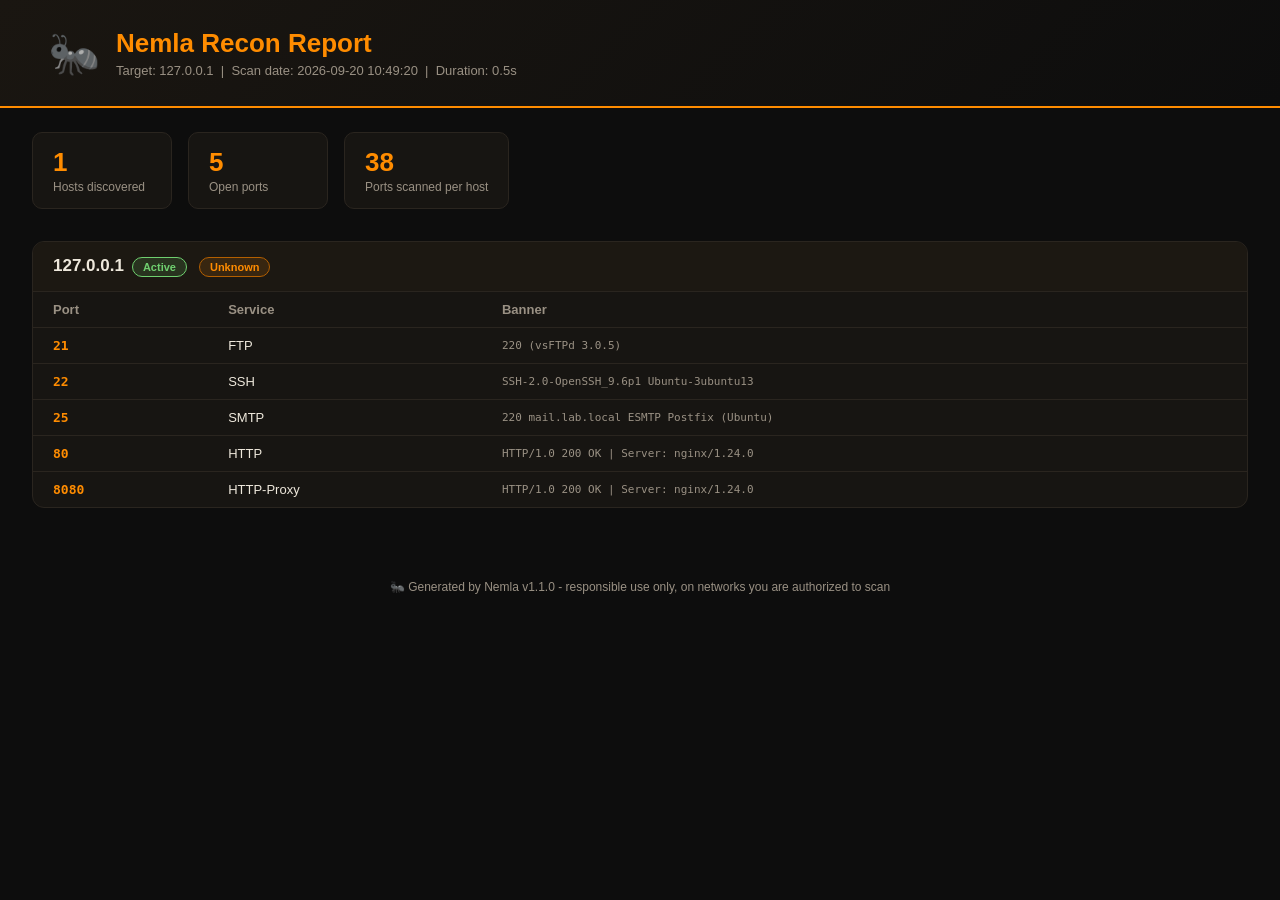
==== nemla_report_sample.html @ 9ab044ae "Add missing files" ====
<!DOCTYPE html>
<html lang="en" dir="ltr">
<head>
<meta charset="UTF-8">
<meta name="viewport" content="width=device-width, initial-scale=1">
<title>Nemla Recon Report - 127.0.0.1</title>
<style>
:root {
  --bg: #0d0d0d; --panel: #171512; --ant-orange: #ff8c00;
  --ant-orange-dim: #b35f00; --text: #eee8dc; --text-dim: #9a9184;
  --border: #2a251f; --up: #6fcf6f;
}
* { box-sizing: border-box; }
body { background: var(--bg); color: var(--text); margin: 0; padding: 0 0 60px;
  font-family: 'Segoe UI', Tahoma, Arial, sans-serif; }
header { background: linear-gradient(135deg, #1a1611, #0d0d0d);
  border-bottom: 2px solid var(--ant-orange); padding: 28px 32px;
  display: flex; align-items: center; }
header .icon { font-size: 42px; margin: 0 16px; }
header h1 { margin: 0; color: var(--ant-orange); font-size: 26px; }
header p { margin: 4px 0 0; color: var(--text-dim); font-size: 13px; }
.summary { display: flex; flex-wrap: wrap; padding: 16px 24px 0; }
.stat { background: var(--panel); border: 1px solid var(--border);
  border-radius: 10px; padding: 14px 20px; min-width: 140px; margin: 8px; }
.stat .num { font-size: 26px; font-weight: 700; color: var(--ant-orange); }
.stat .label { font-size: 12px; color: var(--text-dim); margin-top: 2px; }
.container { padding: 24px 32px; }
.host-card { background: var(--panel); border: 1px solid var(--border);
  border-radius: 12px; margin-bottom: 18px; overflow: hidden; }
.host-header { display: flex; justify-content: space-between; align-items: center;
  padding: 14px 20px; background: #1c1812; border-bottom: 1px solid var(--border);
  flex-wrap: wrap; }
.host-ip { font-size: 17px; font-weight: 700; direction: ltr; unicode-bidi: isolate; }
.badge { display: inline-block; padding: 3px 10px; border-radius: 20px;
  font-size: 11px; font-weight: 600; margin: 0 4px 0 8px; }
.badge.up { background: rgba(111,207,111,.15); color: var(--up); border: 1px solid var(--up); }
.badge.os { background: rgba(255,140,0,.12); color: var(--ant-orange);
  border: 1px solid var(--ant-orange-dim); }
.host-meta { font-size: 12px; color: var(--text-dim); }
.table-wrap { overflow-x: auto; }
table { width: 100%; border-collapse: collapse; }
th, td { text-align: start; padding: 10px 20px; font-size: 13px; }
th { color: var(--text-dim); font-weight: 600; border-bottom: 1px solid var(--border); }
td { border-bottom: 1px solid var(--border); }
tr:last-child td { border-bottom: none; }
.port { color: var(--ant-orange); font-weight: 700; font-family: monospace; }
.banner { color: var(--text-dim); font-family: monospace; font-size: 11px;
  word-break: break-all; direction: ltr; unicode-bidi: isolate; text-align: left; }
.empty { padding: 16px 20px; color: var(--text-dim); font-size: 13px; }
footer { text-align: center; color: var(--text-dim); font-size: 12px; padding: 30px; }
</style>
</head>
<body>
<header>
  <div class="icon">&#128028;</div>
  <div>
    <h1>Nemla Recon Report</h1>
    <p>Target: <bdi>127.0.0.1</bdi> &nbsp;|&nbsp; Scan date: <bdi>2026-09-20 10:49:20</bdi> &nbsp;|&nbsp; Duration: <bdi>0.5s</bdi></p>
  </div>
</header>
<div class="summary">
  <div class="stat"><div class="num">1</div><div class="label">Hosts discovered</div></div>
  <div class="stat"><div class="num">5</div><div class="label">Open ports</div></div>
  <div class="stat"><div class="num">38</div><div class="label">Ports scanned per host</div></div>
</div>
<div class="container">
<div class="host-card"><div class="host-header"><div><span class="host-ip">127.0.0.1</span><span class="badge up">Active</span><span class="badge os">Unknown</span></div><div class="host-meta"></div></div><div class="table-wrap"><table><tr><th>Port</th><th>Service</th><th>Banner</th></tr><tr><td class="port">21</td><td>FTP</td><td class="banner">220 (vsFTPd 3.0.5)</td></tr>
<tr><td class="port">22</td><td>SSH</td><td class="banner">SSH-2.0-OpenSSH_9.6p1 Ubuntu-3ubuntu13</td></tr>
<tr><td class="port">25</td><td>SMTP</td><td class="banner">220 mail.lab.local ESMTP Postfix (Ubuntu)</td></tr>
<tr><td class="port">80</td><td>HTTP</td><td class="banner">HTTP/1.0 200 OK | Server: nginx/1.24.0</td></tr>
<tr><td class="port">8080</td><td>HTTP-Proxy</td><td class="banner">HTTP/1.0 200 OK | Server: nginx/1.24.0</td></tr></table></div></div>
</div>
<footer>&#128028; Generated by Nemla v1.1.0 - responsible use only, on networks you are authorized to scan</footer>
</body>
</html>
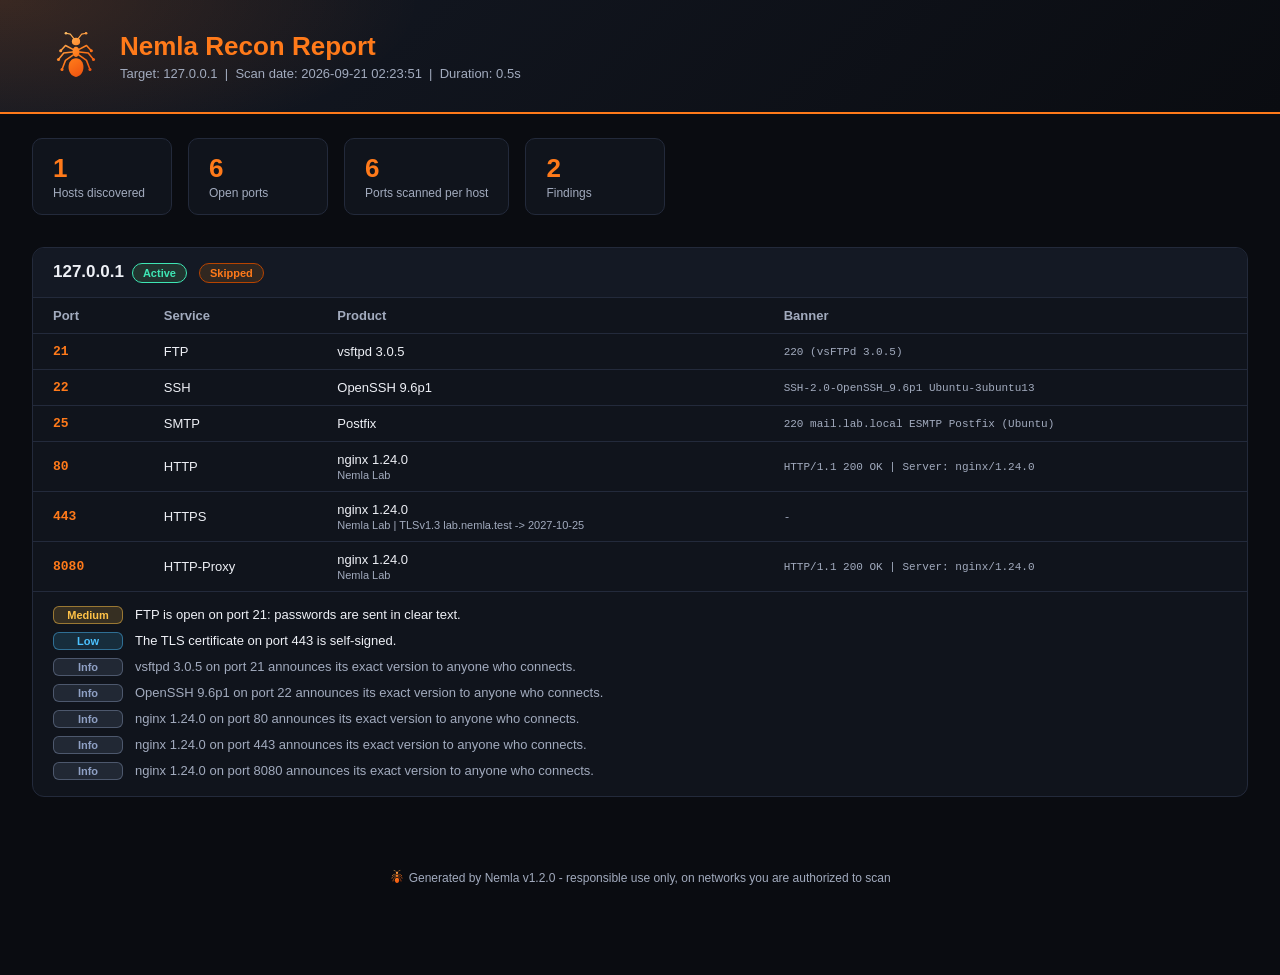
==== commit 1cd46bda: "Release 1.2.0: new screenshots and a real sample report Bumps the version to 1.2.0. The sample repor" ====
--- a/nemla_report_sample.html
+++ b/nemla_report_sample.html
@@ -6,17 +6,19 @@
 <title>Nemla Recon Report - 127.0.0.1</title>
 <style>
 :root {
-  --bg: #0d0d0d; --panel: #171512; --ant-orange: #ff8c00;
-  --ant-orange-dim: #b35f00; --text: #eee8dc; --text-dim: #9a9184;
-  --border: #2a251f; --up: #6fcf6f;
+  --bg: #0a0c11; --panel: #10141c; --ant-orange: #ff7a1a;
+  --ant-orange-dim: #b84400; --text: #eef0f6; --text-dim: #a2abbe;
+  --border: #232a3b; --up: #3ee6b4;
 }
 * { box-sizing: border-box; }
 body { background: var(--bg); color: var(--text); margin: 0; padding: 0 0 60px;
   font-family: 'Segoe UI', Tahoma, Arial, sans-serif; }
-header { background: linear-gradient(135deg, #1a1611, #0d0d0d);
+header { background: radial-gradient(600px 220px at 0% 0%, rgba(255,122,26,.16), transparent 70%), linear-gradient(135deg, #141924, #0a0c11);
   border-bottom: 2px solid var(--ant-orange); padding: 28px 32px;
   display: flex; align-items: center; }
-header .icon { font-size: 42px; margin: 0 16px; }
+header .icon { width: 56px; height: 56px; margin: 0 16px; flex: none; }
+header .icon svg, footer svg { width: 100%; height: 100%; display: block; }
+footer svg { display: inline-block; width: 16px; height: 16px; vertical-align: -3px; }
 header h1 { margin: 0; color: var(--ant-orange); font-size: 26px; }
 header p { margin: 4px 0 0; color: var(--text-dim); font-size: 13px; }
 .summary { display: flex; flex-wrap: wrap; padding: 16px 24px 0; }
@@ -28,7 +30,7 @@
 .host-card { background: var(--panel); border: 1px solid var(--border);
   border-radius: 12px; margin-bottom: 18px; overflow: hidden; }
 .host-header { display: flex; justify-content: space-between; align-items: center;
-  padding: 14px 20px; background: #1c1812; border-bottom: 1px solid var(--border);
+  padding: 14px 20px; background: #141924; border-bottom: 1px solid var(--border);
   flex-wrap: wrap; }
 .host-ip { font-size: 17px; font-weight: 700; direction: ltr; unicode-bidi: isolate; }
 .badge { display: inline-block; padding: 3px 10px; border-radius: 20px;
@@ -47,29 +49,43 @@
 .banner { color: var(--text-dim); font-family: monospace; font-size: 11px;
   word-break: break-all; direction: ltr; unicode-bidi: isolate; text-align: left; }
 .empty { padding: 16px 20px; color: var(--text-dim); font-size: 13px; }
+.stat.warn .num { color: #ff5d8f; }
+.product small { display: block; color: var(--text-dim); font-size: 11px; margin-top: 2px; }
+.findings { list-style: none; margin: 0; padding: 14px 20px 16px; border-top: 1px solid var(--border);
+  display: grid; gap: 8px; }
+.findings li { display: flex; gap: 12px; align-items: baseline; font-size: 13px; }
+.sev { flex: none; min-width: 70px; text-align: center; padding: 2px 8px; border-radius: 6px;
+  font-size: 11px; font-weight: 700; }
+.sev-high .sev { background: rgba(255,93,143,.18); color: #ff5d8f; border: 1px solid rgba(255,93,143,.5); }
+.sev-medium .sev { background: rgba(255,194,71,.16); color: #ffc247; border: 1px solid rgba(255,194,71,.5); }
+.sev-low .sev { background: rgba(76,194,255,.14); color: #4cc2ff; border: 1px solid rgba(76,194,255,.45); }
+.sev-info .sev { background: rgba(143,160,196,.14); color: #8fa0c4; border: 1px solid rgba(143,160,196,.4); }
+.sev-info { color: var(--text-dim); }
 footer { text-align: center; color: var(--text-dim); font-size: 12px; padding: 30px; }
 </style>
 </head>
 <body>
 <header>
-  <div class="icon">&#128028;</div>
+  <div class="icon"><svg xmlns="http://www.w3.org/2000/svg" viewBox="0 0 256 256" role="img" aria-label="Nemla"><defs><linearGradient id="nm-embera" x1="60" y1="20" x2="200" y2="228" gradientUnits="userSpaceOnUse"><stop offset="0" stop-color="#FFC46B"/><stop offset=".5" stop-color="#FF7A1A"/><stop offset="1" stop-color="#E8460C"/></linearGradient></defs><g fill="url(#nm-embera)"><ellipse cx="128" cy="62" rx="19" ry="17"/><ellipse cx="128" cy="109" rx="16" ry="23"/><path d="M128 138c22 0 34 20 34 40 0 24-14 42-34 46-20-4-34-22-34-46 0-20 12-40 34-40z"/><circle cx="58" cy="104" r="7"/><circle cx="48" cy="144" r="7"/><circle cx="64" cy="190" r="7"/><circle cx="198" cy="104" r="7"/><circle cx="208" cy="144" r="7"/><circle cx="192" cy="190" r="7"/><circle cx="82" cy="24" r="6"/><circle cx="174" cy="24" r="6"/></g><g fill="none" stroke="url(#nm-embera)" stroke-width="7" stroke-linecap="round" stroke-linejoin="round"><path d="M114 98 80 80 58 104M112 110 72 114 48 144M114 124 80 148 64 190"/><path d="M142 98 176 80 198 104M144 110 184 114 208 144M142 124 176 148 192 190"/><path d="M119 50 102 28 82 24M137 50 154 28 174 24" stroke-width="5.5"/></g></svg></div>
   <div>
     <h1>Nemla Recon Report</h1>
-    <p>Target: <bdi>127.0.0.1</bdi> &nbsp;|&nbsp; Scan date: <bdi>2026-09-20 10:49:20</bdi> &nbsp;|&nbsp; Duration: <bdi>0.5s</bdi></p>
+    <p>Target: <bdi>127.0.0.1</bdi> &nbsp;|&nbsp; Scan date: <bdi>2026-09-21 02:23:51</bdi> &nbsp;|&nbsp; Duration: <bdi>0.5s</bdi></p>
   </div>
 </header>
 <div class="summary">
   <div class="stat"><div class="num">1</div><div class="label">Hosts discovered</div></div>
-  <div class="stat"><div class="num">5</div><div class="label">Open ports</div></div>
-  <div class="stat"><div class="num">38</div><div class="label">Ports scanned per host</div></div>
+  <div class="stat"><div class="num">6</div><div class="label">Open ports</div></div>
+  <div class="stat"><div class="num">6</div><div class="label">Ports scanned per host</div></div>
+  <div class="stat "><div class="num">2</div><div class="label">Findings</div></div>
 </div>
 <div class="container">
-<div class="host-card"><div class="host-header"><div><span class="host-ip">127.0.0.1</span><span class="badge up">Active</span><span class="badge os">Unknown</span></div><div class="host-meta"></div></div><div class="table-wrap"><table><tr><th>Port</th><th>Service</th><th>Banner</th></tr><tr><td class="port">21</td><td>FTP</td><td class="banner">220 (vsFTPd 3.0.5)</td></tr>
-<tr><td class="port">22</td><td>SSH</td><td class="banner">SSH-2.0-OpenSSH_9.6p1 Ubuntu-3ubuntu13</td></tr>
-<tr><td class="port">25</td><td>SMTP</td><td class="banner">220 mail.lab.local ESMTP Postfix (Ubuntu)</td></tr>
-<tr><td class="port">80</td><td>HTTP</td><td class="banner">HTTP/1.0 200 OK | Server: nginx/1.24.0</td></tr>
-<tr><td class="port">8080</td><td>HTTP-Proxy</td><td class="banner">HTTP/1.0 200 OK | Server: nginx/1.24.0</td></tr></table></div></div>
+<div class="host-card"><div class="host-header"><div><span class="host-ip">127.0.0.1</span><span class="badge up">Active</span><span class="badge os">Skipped</span></div><div class="host-meta"></div></div><div class="table-wrap"><table><tr><th>Port</th><th>Service</th><th>Product</th><th>Banner</th></tr><tr><td class="port">21</td><td>FTP</td><td class="product">vsftpd 3.0.5</td><td class="banner">220 (vsFTPd 3.0.5)</td></tr>
+<tr><td class="port">22</td><td>SSH</td><td class="product">OpenSSH 9.6p1</td><td class="banner">SSH-2.0-OpenSSH_9.6p1 Ubuntu-3ubuntu13</td></tr>
+<tr><td class="port">25</td><td>SMTP</td><td class="product">Postfix</td><td class="banner">220 mail.lab.local ESMTP Postfix (Ubuntu)</td></tr>
+<tr><td class="port">80</td><td>HTTP</td><td class="product">nginx 1.24.0<small>Nemla Lab</small></td><td class="banner">HTTP/1.1 200 OK | Server: nginx/1.24.0</td></tr>
+<tr><td class="port">443</td><td>HTTPS</td><td class="product">nginx 1.24.0<small>Nemla Lab | TLSv1.3 lab.nemla.test -&gt; 2027-10-25</small></td><td class="banner">-</td></tr>
+<tr><td class="port">8080</td><td>HTTP-Proxy</td><td class="product">nginx 1.24.0<small>Nemla Lab</small></td><td class="banner">HTTP/1.1 200 OK | Server: nginx/1.24.0</td></tr></table></div><ul class="findings"><li class="sev-medium"><span class="sev">Medium</span><span>FTP is open on port 21: passwords are sent in clear text.</span></li><li class="sev-low"><span class="sev">Low</span><span>The TLS certificate on port 443 is self-signed.</span></li><li class="sev-info"><span class="sev">Info</span><span>vsftpd 3.0.5 on port 21 announces its exact version to anyone who connects.</span></li><li class="sev-info"><span class="sev">Info</span><span>OpenSSH 9.6p1 on port 22 announces its exact version to anyone who connects.</span></li><li class="sev-info"><span class="sev">Info</span><span>nginx 1.24.0 on port 80 announces its exact version to anyone who connects.</span></li><li class="sev-info"><span class="sev">Info</span><span>nginx 1.24.0 on port 443 announces its exact version to anyone who connects.</span></li><li class="sev-info"><span class="sev">Info</span><span>nginx 1.24.0 on port 8080 announces its exact version to anyone who connects.</span></li></ul></div>
 </div>
-<footer>&#128028; Generated by Nemla v1.1.0 - responsible use only, on networks you are authorized to scan</footer>
+<footer><svg xmlns="http://www.w3.org/2000/svg" viewBox="0 0 256 256" role="img" aria-label="Nemla"><defs><linearGradient id="nm-emberb" x1="60" y1="20" x2="200" y2="228" gradientUnits="userSpaceOnUse"><stop offset="0" stop-color="#FFC46B"/><stop offset=".5" stop-color="#FF7A1A"/><stop offset="1" stop-color="#E8460C"/></linearGradient></defs><g fill="url(#nm-emberb)"><ellipse cx="128" cy="62" rx="19" ry="17"/><ellipse cx="128" cy="109" rx="16" ry="23"/><path d="M128 138c22 0 34 20 34 40 0 24-14 42-34 46-20-4-34-22-34-46 0-20 12-40 34-40z"/><circle cx="58" cy="104" r="7"/><circle cx="48" cy="144" r="7"/><circle cx="64" cy="190" r="7"/><circle cx="198" cy="104" r="7"/><circle cx="208" cy="144" r="7"/><circle cx="192" cy="190" r="7"/><circle cx="82" cy="24" r="6"/><circle cx="174" cy="24" r="6"/></g><g fill="none" stroke="url(#nm-emberb)" stroke-width="7" stroke-linecap="round" stroke-linejoin="round"><path d="M114 98 80 80 58 104M112 110 72 114 48 144M114 124 80 148 64 190"/><path d="M142 98 176 80 198 104M144 110 184 114 208 144M142 124 176 148 192 190"/><path d="M119 50 102 28 82 24M137 50 154 28 174 24" stroke-width="5.5"/></g></svg> Generated by Nemla v1.2.0 - responsible use only, on networks you are authorized to scan</footer>
 </body>
 </html>
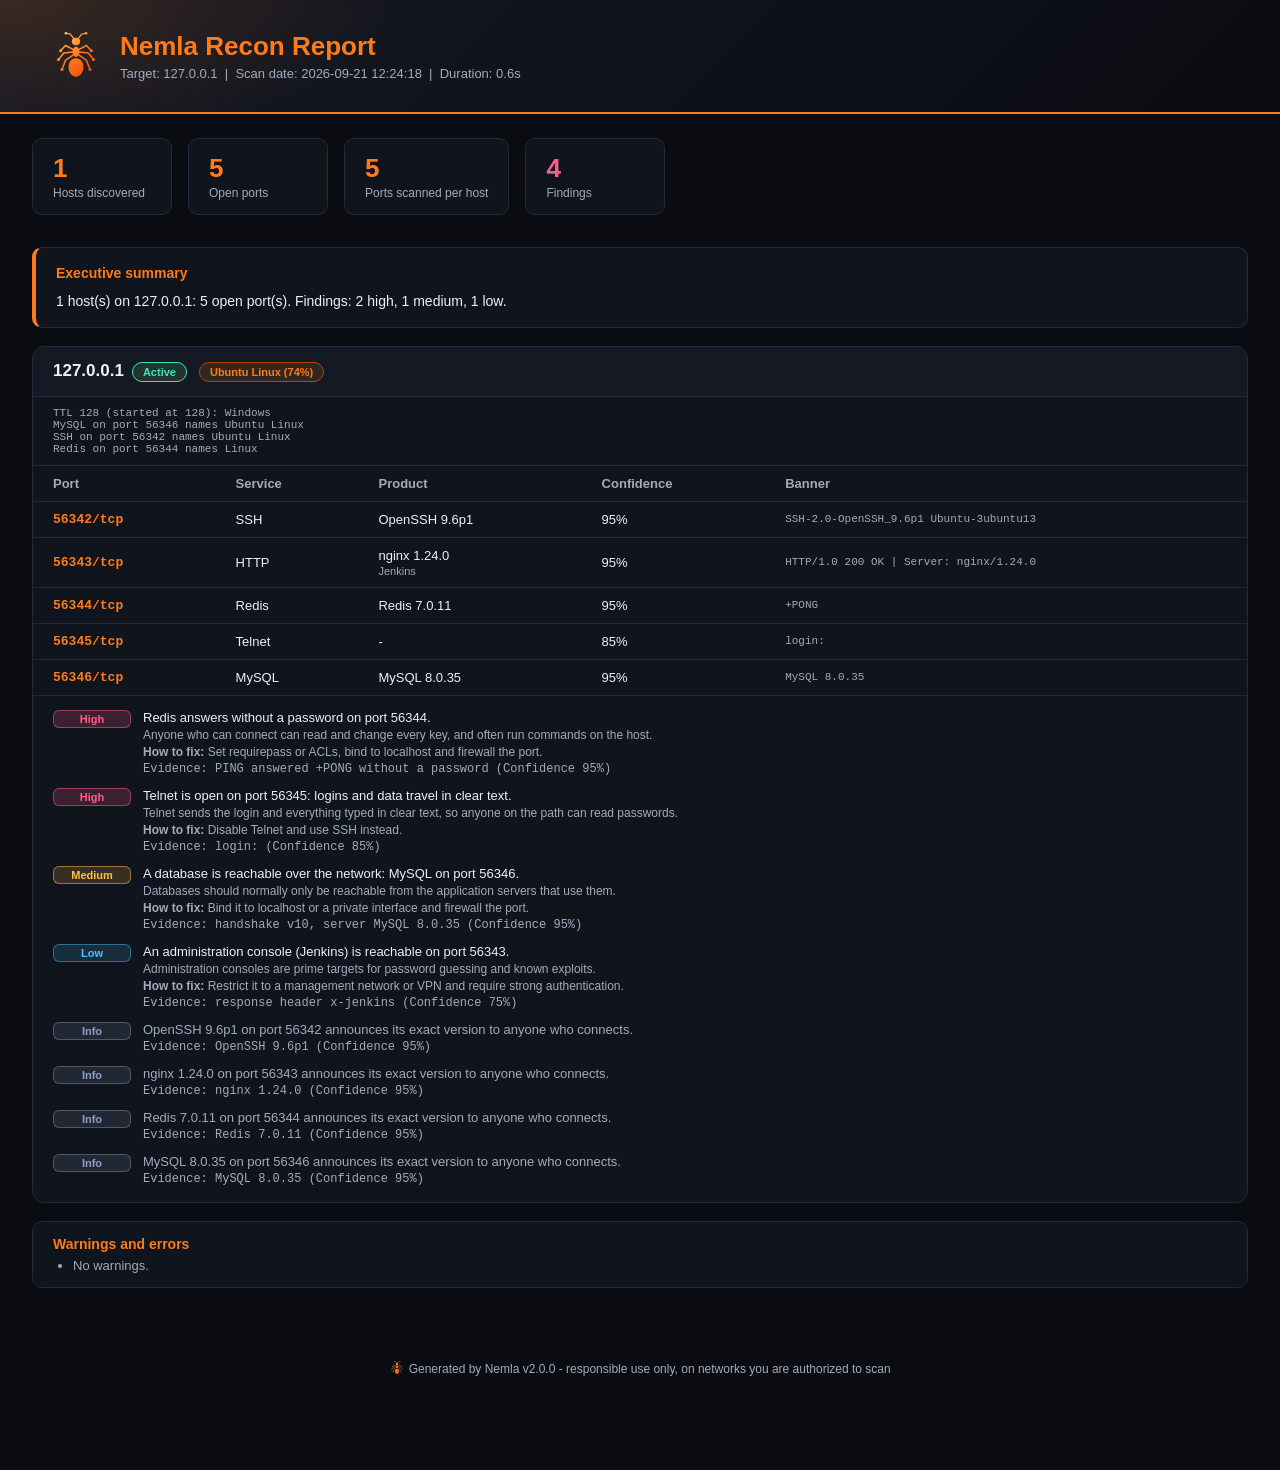
==== commit 11e8b453: "Nemla 2.0: split into a package, add UDP, IPv6, plugin fingerprinting and evidence-based findings Ar" ====
--- a/nemla_report_sample.html
+++ b/nemla_report_sample.html
@@ -3,6 +3,7 @@
 <head>
 <meta charset="UTF-8">
 <meta name="viewport" content="width=device-width, initial-scale=1">
+<meta name="generator" content="Nemla 2.0.0">
 <title>Nemla Recon Report - 127.0.0.1</title>
 <style>
 :root {
@@ -27,6 +28,9 @@
 .stat .num { font-size: 26px; font-weight: 700; color: var(--ant-orange); }
 .stat .label { font-size: 12px; color: var(--text-dim); margin-top: 2px; }
 .container { padding: 24px 32px; }
+.exec { background: var(--panel); border: 1px solid var(--border); border-inline-start: 4px solid var(--ant-orange);
+  border-radius: 10px; padding: 14px 20px; margin-bottom: 18px; font-size: 14px; line-height: 1.6; }
+.exec h2, .section h2 { margin: 0 0 6px; font-size: 14px; color: var(--ant-orange); }
 .host-card { background: var(--panel); border: 1px solid var(--border);
   border-radius: 12px; margin-bottom: 18px; overflow: hidden; }
 .host-header { display: flex; justify-content: space-between; align-items: center;
@@ -39,6 +43,8 @@
 .badge.os { background: rgba(255,140,0,.12); color: var(--ant-orange);
   border: 1px solid var(--ant-orange-dim); }
 .host-meta { font-size: 12px; color: var(--text-dim); }
+.evidence { list-style: none; margin: 0; padding: 10px 20px; border-bottom: 1px solid var(--border);
+  color: var(--text-dim); font-size: 11px; font-family: monospace; direction: ltr; text-align: left; }
 .table-wrap { overflow-x: auto; }
 table { width: 100%; border-collapse: collapse; }
 th, td { text-align: start; padding: 10px 20px; font-size: 13px; }
@@ -50,10 +56,12 @@
   word-break: break-all; direction: ltr; unicode-bidi: isolate; text-align: left; }
 .empty { padding: 16px 20px; color: var(--text-dim); font-size: 13px; }
 .stat.warn .num { color: #ff5d8f; }
-.product small { display: block; color: var(--text-dim); font-size: 11px; margin-top: 2px; }
+.product small, .conf { display: block; color: var(--text-dim); font-size: 11px; margin-top: 2px; }
 .findings { list-style: none; margin: 0; padding: 14px 20px 16px; border-top: 1px solid var(--border);
-  display: grid; gap: 8px; }
-.findings li { display: flex; gap: 12px; align-items: baseline; font-size: 13px; }
+  display: grid; gap: 12px; }
+.findings li { display: grid; grid-template-columns: 78px 1fr; gap: 12px; align-items: start; font-size: 13px; }
+.findings .why, .findings .fix, .findings .ev { color: var(--text-dim); font-size: 12px; margin-top: 3px; }
+.findings .ev { font-family: monospace; direction: ltr; unicode-bidi: isolate; text-align: left; word-break: break-all; }
 .sev { flex: none; min-width: 70px; text-align: center; padding: 2px 8px; border-radius: 6px;
   font-size: 11px; font-weight: 700; }
 .sev-high .sev { background: rgba(255,93,143,.18); color: #ff5d8f; border: 1px solid rgba(255,93,143,.5); }
@@ -61,6 +69,10 @@
 .sev-low .sev { background: rgba(76,194,255,.14); color: #4cc2ff; border: 1px solid rgba(76,194,255,.45); }
 .sev-info .sev { background: rgba(143,160,196,.14); color: #8fa0c4; border: 1px solid rgba(143,160,196,.4); }
 .sev-info { color: var(--text-dim); }
+.section { background: var(--panel); border: 1px solid var(--border); border-radius: 10px; padding: 14px 20px; margin-bottom: 18px;
+  font-size: 13px; }
+.section ul { margin: 6px 0 0; padding-inline-start: 20px; color: var(--text-dim); }
+.section code { font-family: monospace; direction: ltr; unicode-bidi: isolate; }
 footer { text-align: center; color: var(--text-dim); font-size: 12px; padding: 30px; }
 </style>
 </head>
@@ -69,23 +81,24 @@
   <div class="icon"><svg xmlns="http://www.w3.org/2000/svg" viewBox="0 0 256 256" role="img" aria-label="Nemla"><defs><linearGradient id="nm-embera" x1="60" y1="20" x2="200" y2="228" gradientUnits="userSpaceOnUse"><stop offset="0" stop-color="#FFC46B"/><stop offset=".5" stop-color="#FF7A1A"/><stop offset="1" stop-color="#E8460C"/></linearGradient></defs><g fill="url(#nm-embera)"><ellipse cx="128" cy="62" rx="19" ry="17"/><ellipse cx="128" cy="109" rx="16" ry="23"/><path d="M128 138c22 0 34 20 34 40 0 24-14 42-34 46-20-4-34-22-34-46 0-20 12-40 34-40z"/><circle cx="58" cy="104" r="7"/><circle cx="48" cy="144" r="7"/><circle cx="64" cy="190" r="7"/><circle cx="198" cy="104" r="7"/><circle cx="208" cy="144" r="7"/><circle cx="192" cy="190" r="7"/><circle cx="82" cy="24" r="6"/><circle cx="174" cy="24" r="6"/></g><g fill="none" stroke="url(#nm-embera)" stroke-width="7" stroke-linecap="round" stroke-linejoin="round"><path d="M114 98 80 80 58 104M112 110 72 114 48 144M114 124 80 148 64 190"/><path d="M142 98 176 80 198 104M144 110 184 114 208 144M142 124 176 148 192 190"/><path d="M119 50 102 28 82 24M137 50 154 28 174 24" stroke-width="5.5"/></g></svg></div>
   <div>
     <h1>Nemla Recon Report</h1>
-    <p>Target: <bdi>127.0.0.1</bdi> &nbsp;|&nbsp; Scan date: <bdi>2026-09-21 02:23:51</bdi> &nbsp;|&nbsp; Duration: <bdi>0.5s</bdi></p>
+    <p>Target: <bdi>127.0.0.1</bdi> &nbsp;|&nbsp; Scan date: <bdi>2026-09-21 12:24:18</bdi> &nbsp;|&nbsp; Duration: <bdi>0.6s</bdi></p>
   </div>
 </header>
 <div class="summary">
   <div class="stat"><div class="num">1</div><div class="label">Hosts discovered</div></div>
-  <div class="stat"><div class="num">6</div><div class="label">Open ports</div></div>
-  <div class="stat"><div class="num">6</div><div class="label">Ports scanned per host</div></div>
-  <div class="stat "><div class="num">2</div><div class="label">Findings</div></div>
+  <div class="stat"><div class="num">5</div><div class="label">Open ports</div></div>
+  <div class="stat"><div class="num">5</div><div class="label">Ports scanned per host</div></div>
+  <div class="stat warn"><div class="num">4</div><div class="label">Findings</div></div>
 </div>
 <div class="container">
-<div class="host-card"><div class="host-header"><div><span class="host-ip">127.0.0.1</span><span class="badge up">Active</span><span class="badge os">Skipped</span></div><div class="host-meta"></div></div><div class="table-wrap"><table><tr><th>Port</th><th>Service</th><th>Product</th><th>Banner</th></tr><tr><td class="port">21</td><td>FTP</td><td class="product">vsftpd 3.0.5</td><td class="banner">220 (vsFTPd 3.0.5)</td></tr>
-<tr><td class="port">22</td><td>SSH</td><td class="product">OpenSSH 9.6p1</td><td class="banner">SSH-2.0-OpenSSH_9.6p1 Ubuntu-3ubuntu13</td></tr>
-<tr><td class="port">25</td><td>SMTP</td><td class="product">Postfix</td><td class="banner">220 mail.lab.local ESMTP Postfix (Ubuntu)</td></tr>
-<tr><td class="port">80</td><td>HTTP</td><td class="product">nginx 1.24.0<small>Nemla Lab</small></td><td class="banner">HTTP/1.1 200 OK | Server: nginx/1.24.0</td></tr>
-<tr><td class="port">443</td><td>HTTPS</td><td class="product">nginx 1.24.0<small>Nemla Lab | TLSv1.3 lab.nemla.test -&gt; 2027-10-25</small></td><td class="banner">-</td></tr>
-<tr><td class="port">8080</td><td>HTTP-Proxy</td><td class="product">nginx 1.24.0<small>Nemla Lab</small></td><td class="banner">HTTP/1.1 200 OK | Server: nginx/1.24.0</td></tr></table></div><ul class="findings"><li class="sev-medium"><span class="sev">Medium</span><span>FTP is open on port 21: passwords are sent in clear text.</span></li><li class="sev-low"><span class="sev">Low</span><span>The TLS certificate on port 443 is self-signed.</span></li><li class="sev-info"><span class="sev">Info</span><span>vsftpd 3.0.5 on port 21 announces its exact version to anyone who connects.</span></li><li class="sev-info"><span class="sev">Info</span><span>OpenSSH 9.6p1 on port 22 announces its exact version to anyone who connects.</span></li><li class="sev-info"><span class="sev">Info</span><span>nginx 1.24.0 on port 80 announces its exact version to anyone who connects.</span></li><li class="sev-info"><span class="sev">Info</span><span>nginx 1.24.0 on port 443 announces its exact version to anyone who connects.</span></li><li class="sev-info"><span class="sev">Info</span><span>nginx 1.24.0 on port 8080 announces its exact version to anyone who connects.</span></li></ul></div>
+<div class="exec"><h2>Executive summary</h2>1 host(s) on 127.0.0.1: 5 open port(s). Findings: 2 high, 1 medium, 1 low.</div>
+<div class="host-card"><div class="host-header"><div><span class="host-ip">127.0.0.1</span><span class="badge up">Active</span><span class="badge os">Ubuntu Linux (74%)</span></div><div class="host-meta"></div></div><ul class="evidence"><li>TTL 128 (started at 128): Windows</li><li>MySQL on port 56346 names Ubuntu Linux</li><li>SSH on port 56342 names Ubuntu Linux</li><li>Redis on port 56344 names Linux</li></ul><div class="table-wrap"><table><tr><th>Port</th><th>Service</th><th>Product</th><th>Confidence</th><th>Banner</th></tr><tr><td class="port">56342/tcp</td><td>SSH</td><td class="product">OpenSSH 9.6p1</td><td>95%</td><td class="banner">SSH-2.0-OpenSSH_9.6p1 Ubuntu-3ubuntu13</td></tr>
+<tr><td class="port">56343/tcp</td><td>HTTP</td><td class="product">nginx 1.24.0<small>Jenkins</small></td><td>95%</td><td class="banner">HTTP/1.0 200 OK | Server: nginx/1.24.0</td></tr>
+<tr><td class="port">56344/tcp</td><td>Redis</td><td class="product">Redis 7.0.11</td><td>95%</td><td class="banner">+PONG</td></tr>
+<tr><td class="port">56345/tcp</td><td>Telnet</td><td class="product">-</td><td>85%</td><td class="banner">login:</td></tr>
+<tr><td class="port">56346/tcp</td><td>MySQL</td><td class="product">MySQL 8.0.35</td><td>95%</td><td class="banner">MySQL 8.0.35</td></tr></table></div><ul class="findings"><li class="sev-high"><span class="sev">High</span><div>Redis answers without a password on port 56344.<div class="why">Anyone who can connect can read and change every key, and often run commands on the host.</div><div class="fix"><b>How to fix:</b> Set requirepass or ACLs, bind to localhost and firewall the port.</div><div class="ev">Evidence: PING answered +PONG without a password (Confidence 95%)</div></div></li><li class="sev-high"><span class="sev">High</span><div>Telnet is open on port 56345: logins and data travel in clear text.<div class="why">Telnet sends the login and everything typed in clear text, so anyone on the path can read passwords.</div><div class="fix"><b>How to fix:</b> Disable Telnet and use SSH instead.</div><div class="ev">Evidence: login: (Confidence 85%)</div></div></li><li class="sev-medium"><span class="sev">Medium</span><div>A database is reachable over the network: MySQL on port 56346.<div class="why">Databases should normally only be reachable from the application servers that use them.</div><div class="fix"><b>How to fix:</b> Bind it to localhost or a private interface and firewall the port.</div><div class="ev">Evidence: handshake v10, server MySQL 8.0.35 (Confidence 95%)</div></div></li><li class="sev-low"><span class="sev">Low</span><div>An administration console (Jenkins) is reachable on port 56343.<div class="why">Administration consoles are prime targets for password guessing and known exploits.</div><div class="fix"><b>How to fix:</b> Restrict it to a management network or VPN and require strong authentication.</div><div class="ev">Evidence: response header x-jenkins (Confidence 75%)</div></div></li><li class="sev-info"><span class="sev">Info</span><div>OpenSSH 9.6p1 on port 56342 announces its exact version to anyone who connects.<div class="ev">Evidence: OpenSSH 9.6p1 (Confidence 95%)</div></div></li><li class="sev-info"><span class="sev">Info</span><div>nginx 1.24.0 on port 56343 announces its exact version to anyone who connects.<div class="ev">Evidence: nginx 1.24.0 (Confidence 95%)</div></div></li><li class="sev-info"><span class="sev">Info</span><div>Redis 7.0.11 on port 56344 announces its exact version to anyone who connects.<div class="ev">Evidence: Redis 7.0.11 (Confidence 95%)</div></div></li><li class="sev-info"><span class="sev">Info</span><div>MySQL 8.0.35 on port 56346 announces its exact version to anyone who connects.<div class="ev">Evidence: MySQL 8.0.35 (Confidence 95%)</div></div></li></ul></div>
+<div class="section"><h2>Warnings and errors</h2><ul><li>No warnings.</li></ul></div>
 </div>
-<footer><svg xmlns="http://www.w3.org/2000/svg" viewBox="0 0 256 256" role="img" aria-label="Nemla"><defs><linearGradient id="nm-emberb" x1="60" y1="20" x2="200" y2="228" gradientUnits="userSpaceOnUse"><stop offset="0" stop-color="#FFC46B"/><stop offset=".5" stop-color="#FF7A1A"/><stop offset="1" stop-color="#E8460C"/></linearGradient></defs><g fill="url(#nm-emberb)"><ellipse cx="128" cy="62" rx="19" ry="17"/><ellipse cx="128" cy="109" rx="16" ry="23"/><path d="M128 138c22 0 34 20 34 40 0 24-14 42-34 46-20-4-34-22-34-46 0-20 12-40 34-40z"/><circle cx="58" cy="104" r="7"/><circle cx="48" cy="144" r="7"/><circle cx="64" cy="190" r="7"/><circle cx="198" cy="104" r="7"/><circle cx="208" cy="144" r="7"/><circle cx="192" cy="190" r="7"/><circle cx="82" cy="24" r="6"/><circle cx="174" cy="24" r="6"/></g><g fill="none" stroke="url(#nm-emberb)" stroke-width="7" stroke-linecap="round" stroke-linejoin="round"><path d="M114 98 80 80 58 104M112 110 72 114 48 144M114 124 80 148 64 190"/><path d="M142 98 176 80 198 104M144 110 184 114 208 144M142 124 176 148 192 190"/><path d="M119 50 102 28 82 24M137 50 154 28 174 24" stroke-width="5.5"/></g></svg> Generated by Nemla v1.2.0 - responsible use only, on networks you are authorized to scan</footer>
+<footer><svg xmlns="http://www.w3.org/2000/svg" viewBox="0 0 256 256" role="img" aria-label="Nemla"><defs><linearGradient id="nm-emberb" x1="60" y1="20" x2="200" y2="228" gradientUnits="userSpaceOnUse"><stop offset="0" stop-color="#FFC46B"/><stop offset=".5" stop-color="#FF7A1A"/><stop offset="1" stop-color="#E8460C"/></linearGradient></defs><g fill="url(#nm-emberb)"><ellipse cx="128" cy="62" rx="19" ry="17"/><ellipse cx="128" cy="109" rx="16" ry="23"/><path d="M128 138c22 0 34 20 34 40 0 24-14 42-34 46-20-4-34-22-34-46 0-20 12-40 34-40z"/><circle cx="58" cy="104" r="7"/><circle cx="48" cy="144" r="7"/><circle cx="64" cy="190" r="7"/><circle cx="198" cy="104" r="7"/><circle cx="208" cy="144" r="7"/><circle cx="192" cy="190" r="7"/><circle cx="82" cy="24" r="6"/><circle cx="174" cy="24" r="6"/></g><g fill="none" stroke="url(#nm-emberb)" stroke-width="7" stroke-linecap="round" stroke-linejoin="round"><path d="M114 98 80 80 58 104M112 110 72 114 48 144M114 124 80 148 64 190"/><path d="M142 98 176 80 198 104M144 110 184 114 208 144M142 124 176 148 192 190"/><path d="M119 50 102 28 82 24M137 50 154 28 174 24" stroke-width="5.5"/></g></svg> Generated by Nemla v2.0.0 - responsible use only, on networks you are authorized to scan</footer>
 </body>
 </html>
